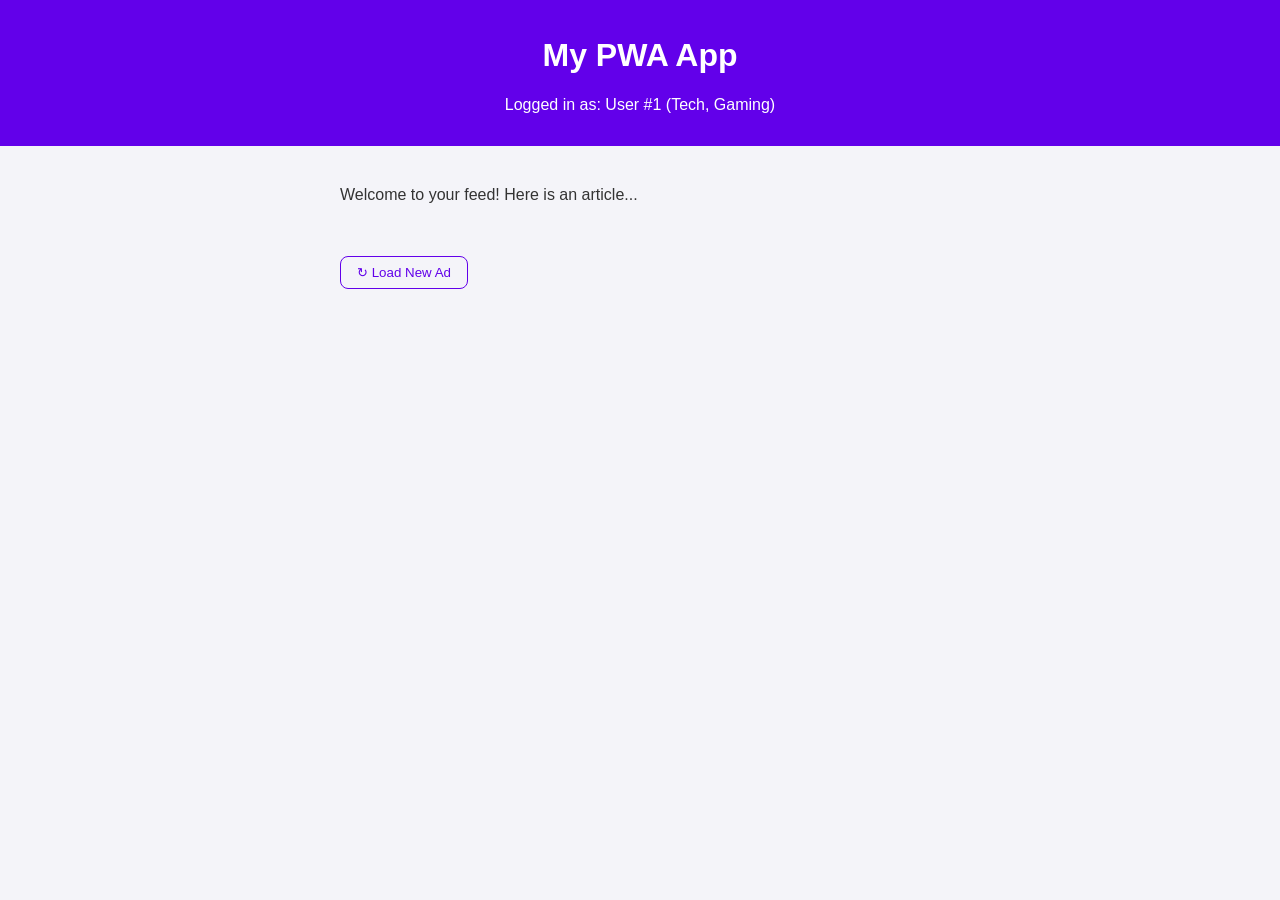
==== frontend/index.html @ 3104aa77 "Implement frontend structure with ad fetching, interaction logging, service worker setup, and with a" ====
<!DOCTYPE html>
<html lang="en">
<head>
    <meta charset="UTF-8">
    <meta name="viewport" content="width=device-width, initial-scale=1.0">
    <title>Ad Recommender PWA</title>
    <link rel="stylesheet" href="style.css">
    <link rel="manifest" href="manifest.json">
</head>
<body>
    <header>
        <h1>My PWA App</h1>
        <p>Logged in as: User #1 (Tech, Gaming)</p>
    </header>

    <main>
        <section class="content-feed">
            <p>Welcome to your feed! Here is an article...</p>
            <br>
            
            <!-- This is where the personalized ad will be injected -->
            <div id="ad-container" class="ad-card hidden">
                <span class="ad-badge">Sponsored</span>
                <h3 id="ad-title">Loading Ad...</h3>
                <p id="ad-content"></p>
                <button id="ad-action-btn">Learn More</button>
            </div>

            <br>
            <button id="refresh-ad-btn" class="secondary-btn">↻ Load New Ad</button>
        </section>
    </main>

    <script src="app.js"></script>
</body>
</html>
---- frontend/style.css ----
body {
    font-family: -apple-system, BlinkMacSystemFont, "Segoe UI", Roboto, Helvetica, Arial, sans-serif;
    margin: 0;
    padding: 0;
    background-color: #f4f4f9;
    color: #333;
}

header {
    background-color: #6200ea;
    color: white;
    padding: 1rem;
    text-align: center;
}

main {
    padding: 1.5rem;
    max-width: 600px;
    margin: 0 auto;
}

.ad-card {
    background: white;
    padding: 1.5rem;
    border-radius: 12px;
    box-shadow: 0 4px 6px rgba(0,0,0,0.1);
    border-left: 5px solid #03dac6;
    margin-top: 20px;
    transition: opacity 0.3s ease;
}

.ad-card.hidden {
    display: none;
    opacity: 0;
}

.ad-badge {
    font-size: 0.75rem;
    background: #eee;
    padding: 3px 8px;
    border-radius: 12px;
    color: #666;
    text-transform: uppercase;
    font-weight: bold;
}

#ad-action-btn {
    background-color: #03dac6;
    color: black;
    border: none;
    padding: 10px 20px;
    border-radius: 8px;
    font-weight: bold;
    cursor: pointer;
    width: 100%;
    margin-top: 15px;
}

.secondary-btn {
    background: transparent;
    border: 1px solid #6200ea;
    color: #6200ea;
    padding: 8px 16px;
    border-radius: 8px;
    cursor: pointer;
}
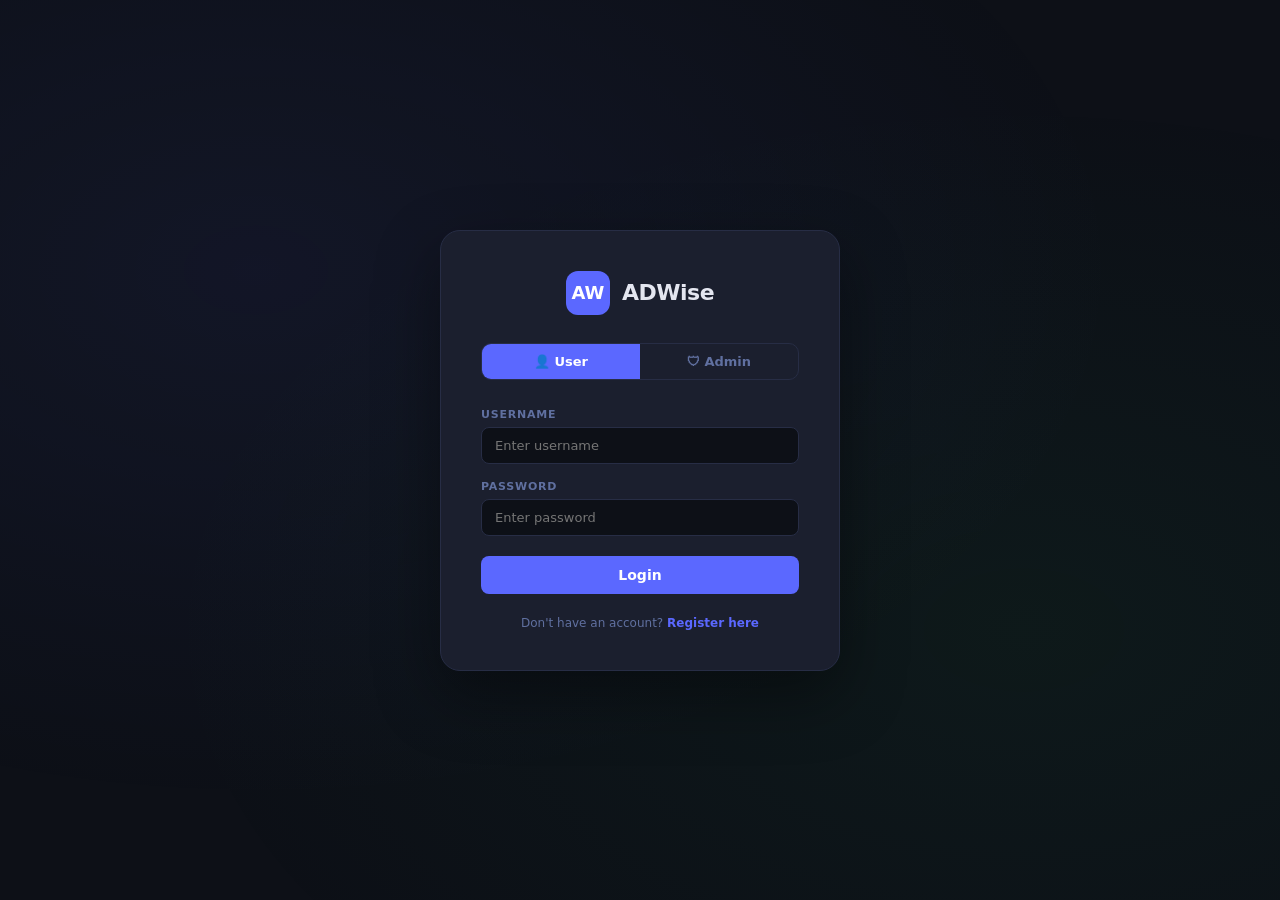
==== commit 27f31a35: "Added login page for user and admin, feed page, with supporting models and stripped the code of unne" ====
--- a/frontend/index.html
+++ b/frontend/index.html
@@ -1,36 +1,215 @@
 <!DOCTYPE html>
 <html lang="en">
 <head>
-    <meta charset="UTF-8">
-    <meta name="viewport" content="width=device-width, initial-scale=1.0">
-    <title>Ad Recommender PWA</title>
-    <link rel="stylesheet" href="style.css">
-    <link rel="manifest" href="manifest.json">
+<meta charset="UTF-8"/>
+<meta name="viewport" content="width=device-width,initial-scale=1.0"/>
+<title>ADWise — Login</title>
+<link rel="manifest" href="manifest.json"/>
+<meta name="theme-color" content="#0d1017"/>
+<style>
+*,*::before,*::after{box-sizing:border-box;margin:0;padding:0}
+:root{
+  --bg:#0d1017; --card:#1b1f2e; --border:#272d45;
+  --text:#e4e6f0; --muted:#6070a0; --accent:#5b68ff;
+  --green:#22c55e; --red:#ef4444; --orange:#f97316;
+}
+body{
+  font-family:'Inter',system-ui,sans-serif;
+  background:var(--bg); color:var(--text);
+  min-height:100vh; display:flex;
+  flex-direction:column; align-items:center; justify-content:center;
+  padding:24px;
+}
+/* Stars bg */
+body::before{
+  content:'';position:fixed;inset:0;
+  background:radial-gradient(ellipse at 20% 30%,rgba(91,104,255,.07) 0%,transparent 60%),
+             radial-gradient(ellipse at 80% 70%,rgba(34,197,94,.05) 0%,transparent 60%);
+  pointer-events:none;
+}
+
+.login-card{
+  background:var(--card);
+  border:1px solid var(--border);
+  border-radius:20px;
+  padding:40px;
+  width:100%; max-width:400px;
+  box-shadow:0 24px 64px rgba(0,0,0,.4);
+  position:relative;
+}
+
+.logo{display:flex;align-items:center;gap:12px;justify-content:center;margin-bottom:28px}
+.logo-icon{
+  width:44px;height:44px;border-radius:12px;
+  background:var(--accent);display:flex;align-items:center;justify-content:center;
+  font-weight:800;font-size:18px;color:#fff;
+}
+.logo-name{font-size:22px;font-weight:800;letter-spacing:-0.5px}
+
+/* Role tabs */
+.role-tabs{display:grid;grid-template-columns:1fr 1fr;gap:0;
+  border:1px solid var(--border);border-radius:10px;
+  overflow:hidden;margin-bottom:28px;
+}
+.role-tab{
+  padding:10px 0;text-align:center;cursor:pointer;
+  font-size:13px;font-weight:600;color:var(--muted);
+  transition:all .15s;background:transparent;border:none;
+  font-family:inherit;
+}
+.role-tab.active{background:var(--accent);color:#fff;}
+
+/* Form */
+.form-group{margin-bottom:16px}
+label{
+  display:block;font-size:11px;font-weight:700;
+  color:var(--muted);margin-bottom:6px;
+  text-transform:uppercase;letter-spacing:.07em;
+}
+input{
+  width:100%;background:var(--bg);
+  border:1px solid var(--border);border-radius:8px;
+  color:var(--text);font-size:13px;padding:10px 13px;
+  outline:none;transition:border-color .15s;font-family:inherit;
+}
+input:focus{border-color:var(--accent);}
+
+.btn{
+  width:100%;padding:11px;border-radius:8px;border:none;
+  font-size:14px;font-weight:700;cursor:pointer;
+  transition:all .15s;font-family:inherit;margin-top:4px;
+}
+.btn-primary{background:var(--accent);color:#fff;}
+.btn-primary:hover{filter:brightness(1.1);}
+
+.err-msg{
+  background:rgba(239,68,68,.1);border:1px solid rgba(239,68,68,.3);
+  border-radius:8px;padding:10px 13px;
+  font-size:12px;color:var(--red);margin-bottom:16px;
+  display:none;
+}
+
+.footer-link{
+  margin-top:22px;text-align:center;
+  font-size:12px;color:var(--muted);
+}
+.footer-link a{color:var(--accent);text-decoration:none;font-weight:600;}
+
+/* Spinner */
+.spinner{display:inline-block;width:14px;height:14px;
+  border:2px solid rgba(255,255,255,.3);
+  border-top-color:#fff;border-radius:50%;
+  animation:spin .6s linear infinite;margin-right:6px;vertical-align:middle;}
+@keyframes spin{to{transform:rotate(360deg)}}
+
+/* Admin hint */
+.hint{
+  font-size:11px;color:var(--muted);text-align:center;margin-top:14px;
+  padding:8px;border:1px dashed var(--border);border-radius:6px;
+}
+</style>
 </head>
 <body>
-    <header>
-        <h1>My PWA App</h1>
-        <p>Logged in as: User #1 (Tech, Gaming)</p>
-    </header>
-
-    <main>
-        <section class="content-feed">
-            <p>Welcome to your feed! Here is an article...</p>
-            <br>
-            
-            <!-- This is where the personalized ad will be injected -->
-            <div id="ad-container" class="ad-card hidden">
-                <span class="ad-badge">Sponsored</span>
-                <h3 id="ad-title">Loading Ad...</h3>
-                <p id="ad-content"></p>
-                <button id="ad-action-btn">Learn More</button>
-            </div>
-
-            <br>
-            <button id="refresh-ad-btn" class="secondary-btn">↻ Load New Ad</button>
-        </section>
-    </main>
-
-    <script src="app.js"></script>
+
+<div class="login-card">
+  <div class="logo">
+    <div class="logo-icon">AW</div>
+    <span class="logo-name">ADWise</span>
+  </div>
+
+  <!-- Role tabs -->
+  <div class="role-tabs">
+    <button class="role-tab active" id="tab-user"  onclick="setRole('user')">👤 User</button>
+    <button class="role-tab"        id="tab-admin" onclick="setRole('admin')">🛡 Admin</button>
+  </div>
+
+  <!-- Error -->
+  <div class="err-msg" id="err"></div>
+
+  <!-- Form -->
+  <div class="form-group">
+    <label>Username</label>
+    <input type="text" id="username" placeholder="Enter username" autocomplete="username"/>
+  </div>
+  <div class="form-group">
+    <label>Password</label>
+    <input type="password" id="password" placeholder="Enter password" autocomplete="current-password"
+           onkeydown="if(event.key==='Enter')doLogin()"/>
+  </div>
+
+  <button class="btn btn-primary" id="login-btn" onclick="doLogin()">Login</button>
+
+  <div class="hint" id="admin-hint" style="display:none">
+    Admin credentials: username <strong>admin</strong> / password <strong>Admin123</strong>
+  </div>
+
+  <div class="footer-link">
+    Don't have an account? <a href="register.html">Register here</a>
+  </div>
+</div>
+
+<script>
+const API = "http://127.0.0.1:8000";
+let selectedRole = "user";
+
+// Already logged in? Redirect.
+const session = JSON.parse(localStorage.getItem("adwise_session") || "null");
+if (session) {
+  window.location.href = session.is_admin ? "admin.html" : "feed.html";
+}
+
+function setRole(role) {
+  selectedRole = role;
+  document.getElementById("tab-user").classList.toggle("active",  role === "user");
+  document.getElementById("tab-admin").classList.toggle("active", role === "admin");
+  document.getElementById("admin-hint").style.display = role === "admin" ? "block" : "none";
+  document.getElementById("err").style.display = "none";
+}
+
+function showErr(msg) {
+  const el = document.getElementById("err");
+  el.textContent = msg;
+  el.style.display = "block";
+}
+
+async function doLogin() {
+  const username = document.getElementById("username").value.trim();
+  const password = document.getElementById("password").value;
+  if (!username || !password) { showErr("Please enter both username and password."); return; }
+
+  const btn = document.getElementById("login-btn");
+  btn.innerHTML = '<span class="spinner"></span>Logging in…';
+  btn.disabled = true;
+  document.getElementById("err").style.display = "none";
+
+  try {
+    const r = await fetch(`${API}/auth/login`, {
+      method:  "POST",
+      headers: { "Content-Type": "application/json" },
+      body:    JSON.stringify({ username, password }),
+    });
+    if (!r.ok) {
+      const d = await r.json();
+      throw new Error(d.detail || "Login failed.");
+    }
+    const user = await r.json();
+
+    // Role mismatch check
+    if (selectedRole === "admin" && !user.is_admin) {
+      throw new Error("This account does not have admin privileges.");
+    }
+    if (selectedRole === "user" && user.is_admin) {
+      throw new Error("Please use the Admin tab to log in as admin.");
+    }
+
+    localStorage.setItem("adwise_session", JSON.stringify(user));
+    window.location.href = user.is_admin ? "admin.html" : "feed.html";
+  } catch (e) {
+    showErr(e.message);
+    btn.innerHTML = "Login";
+    btn.disabled = false;
+  }
+}
+</script>
 </body>
 </html>
